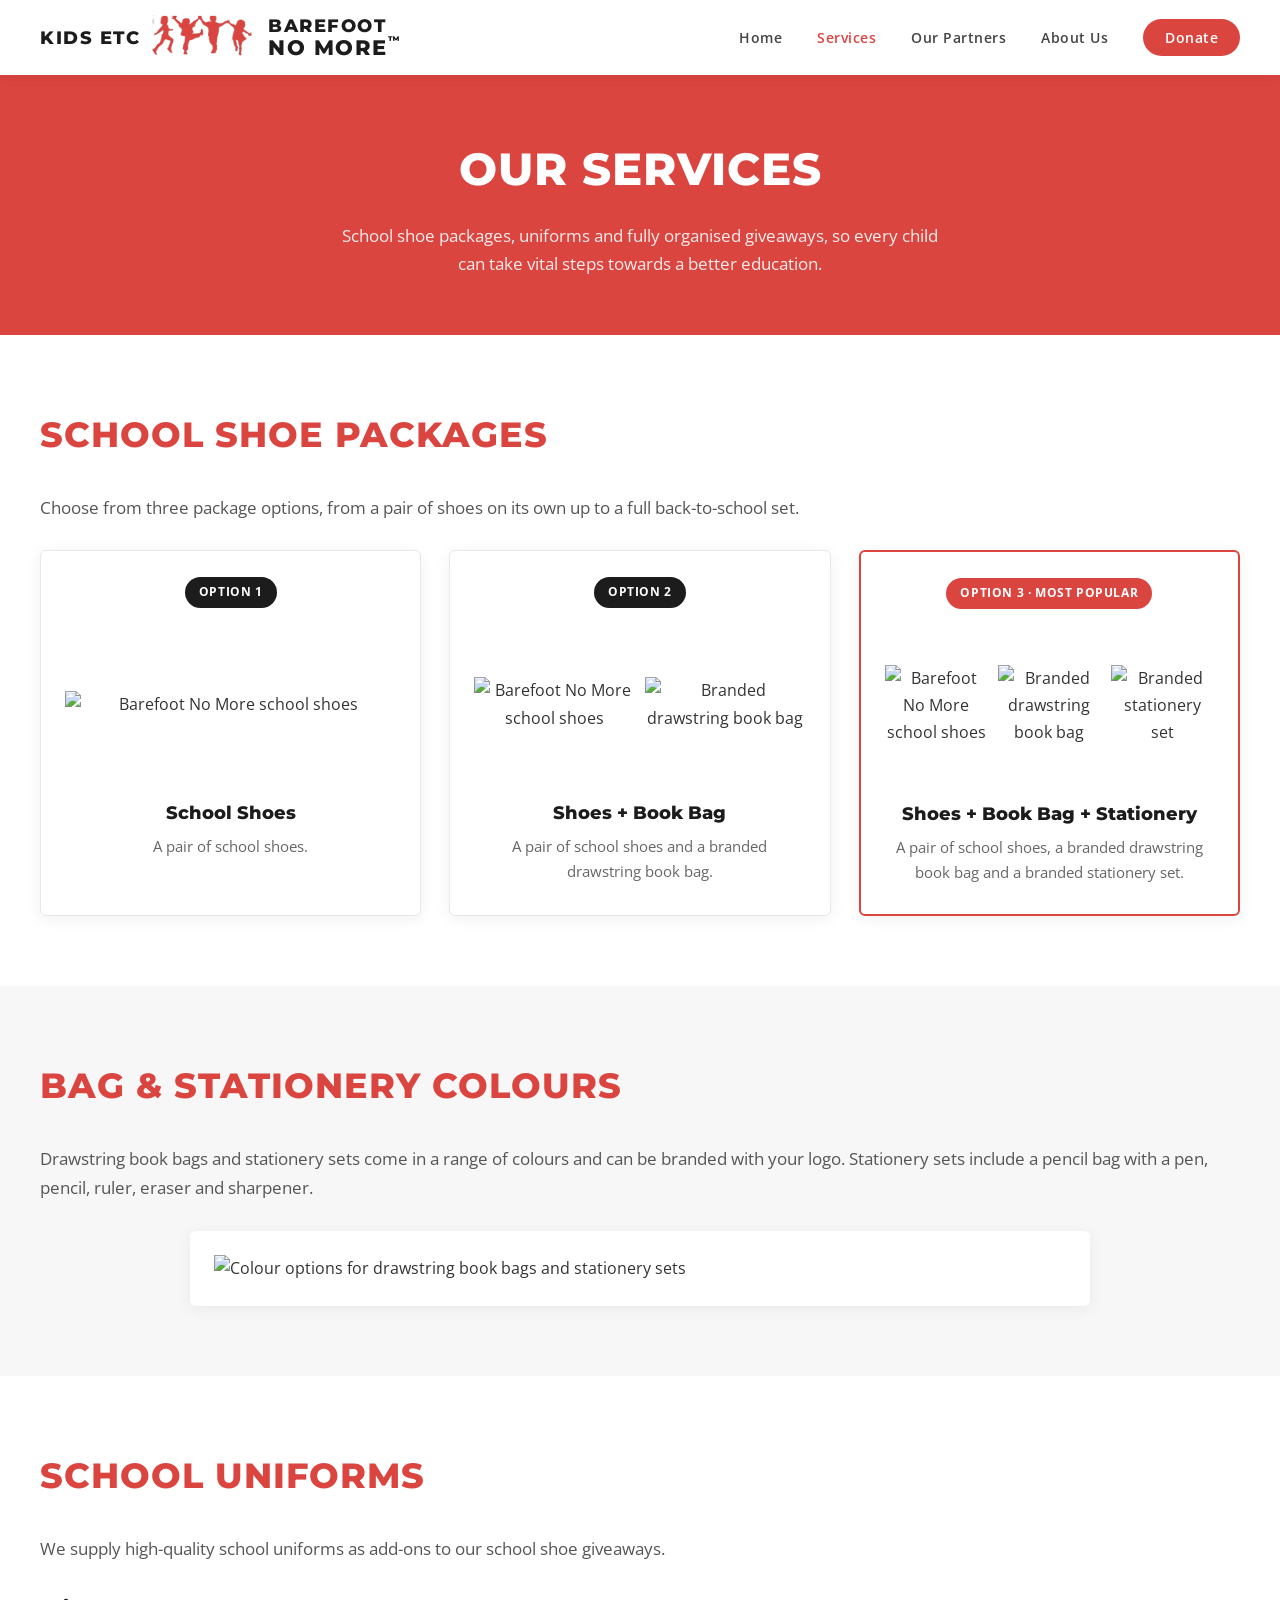
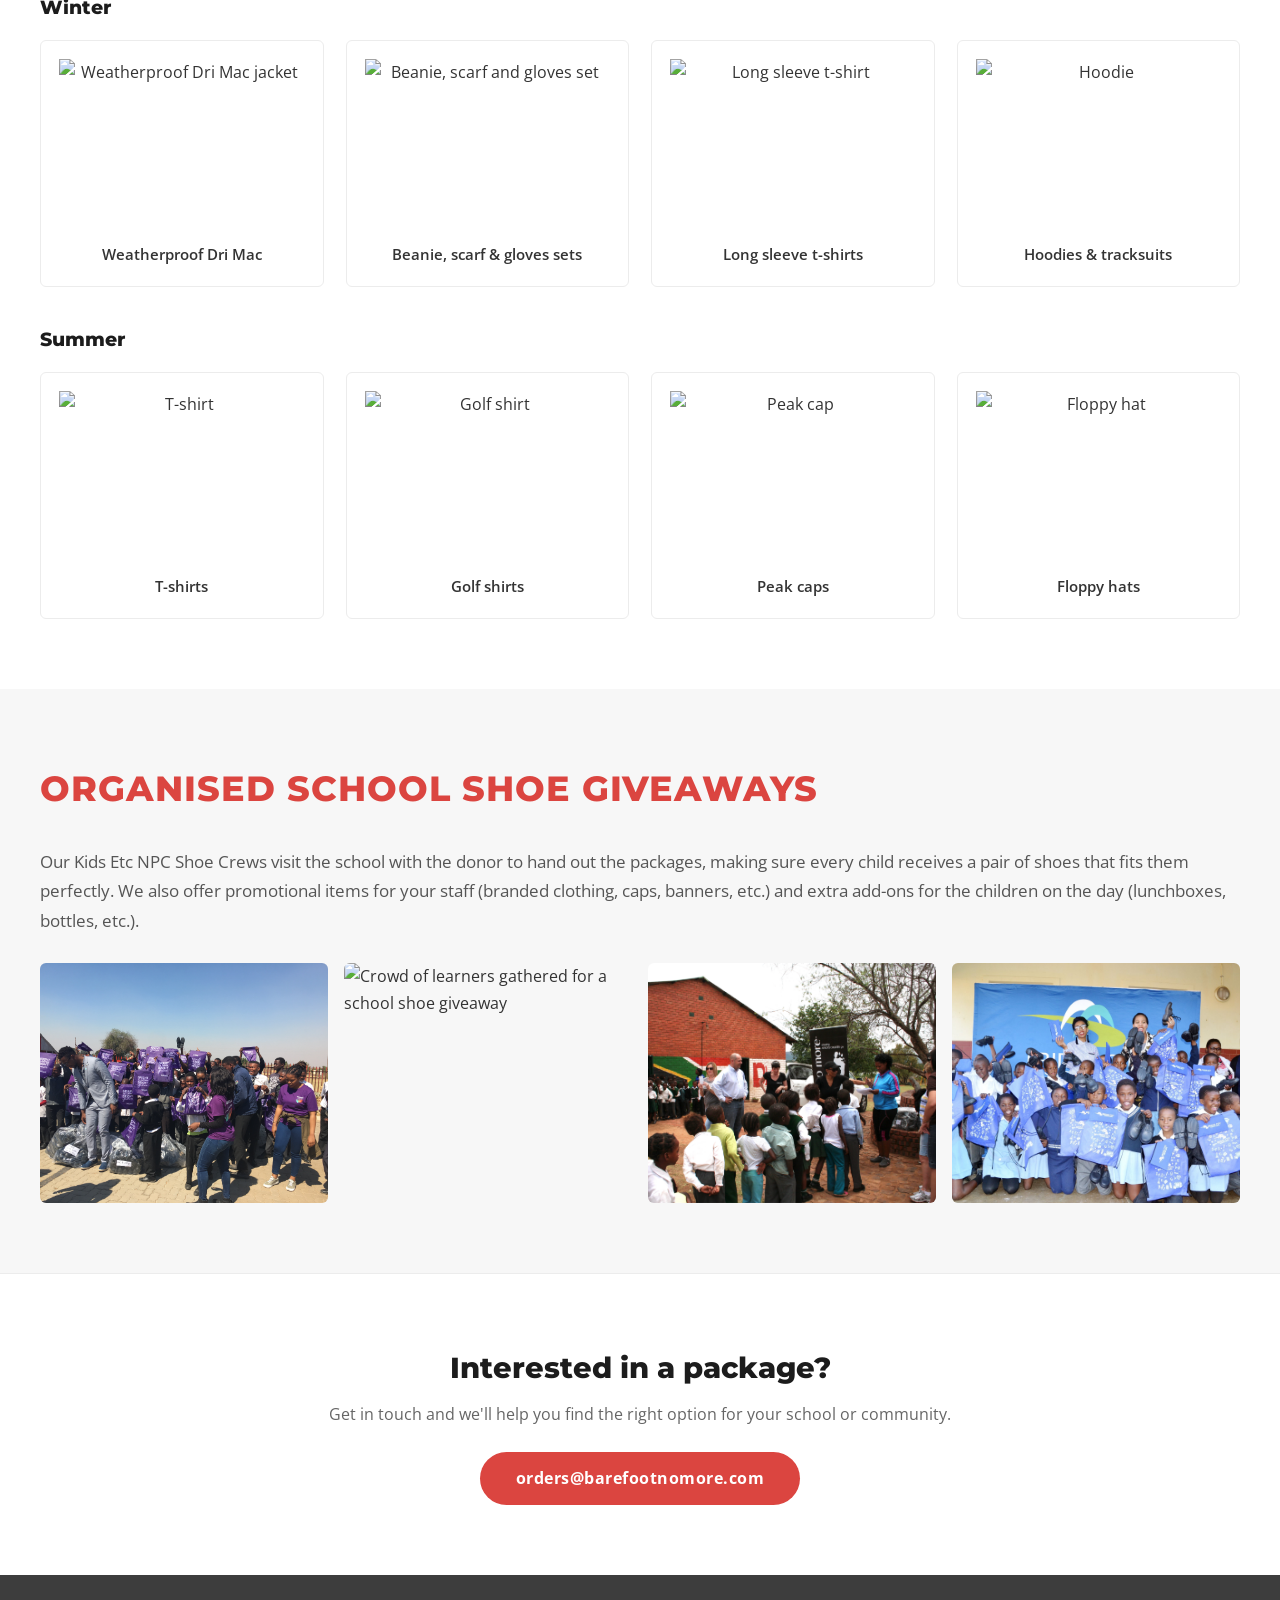
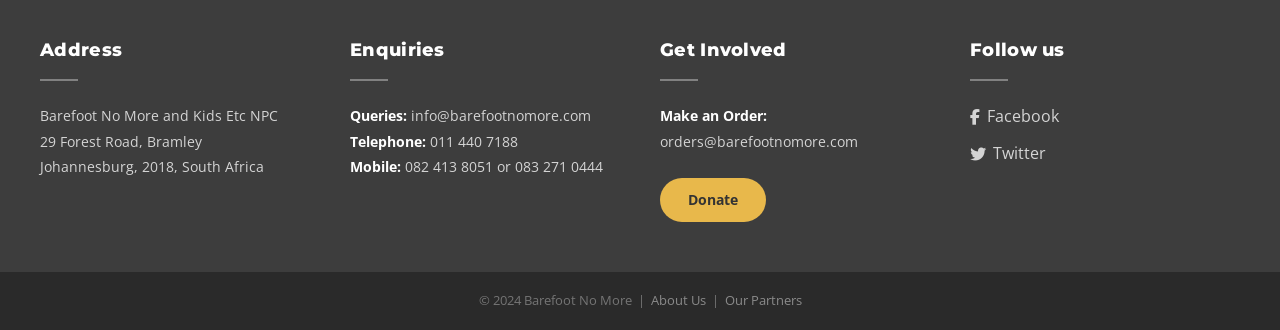
==== services.html @ e6dace65 "First commit - adding the website" ====
<!DOCTYPE html>
<html lang="en">
<head>
    <meta charset="UTF-8">
    <meta name="viewport" content="width=device-width, initial-scale=1.0">
    <title>Services — Barefoot No More</title>
    <link rel="stylesheet" href="styles.css">
    <link rel="stylesheet" href="https://cdnjs.cloudflare.com/ajax/libs/font-awesome/6.4.0/css/all.min.css">
    <link rel="icon" type="image/png" href="BNM_logo.png">
</head>
<body>

    <!-- ===== NAVIGATION ===== -->
    <nav class="navbar">
        <div class="nav-container">
            <a href="index.html" class="nav-logo">
                <span class="logo-kids">KIDS ETC</span>
                <img src="BNM_logo.png" alt="Barefoot No More">
                <span class="logo-text">
                    <span class="logo-line1">BAREFOOT</span>
                    <span class="logo-line2">NO MORE<span class="logo-tm">&trade;</span></span>
                </span>
            </a>
            <ul class="nav-links">
                <li><a href="index.html">Home</a></li>
                <li><a href="services.html" class="active">Services</a></li>
                <li><a href="partners.html">Our Partners</a></li>
                <li><a href="about.html">About Us</a></li>
                <li><a href="https://www.paypal.com/donate?token=aFT2SR4CErth-0zj0WBA8CdxCKdlkmV3mK1hxM-euERxf06DmxiY8bxvKpzXFd0iQLE8-avvGchPwV1u" target="_blank" class="donate-nav-btn">Donate</a></li>
            </ul>
        </div>
    </nav>


    <!-- ===== PAGE HEADER ===== -->
    <section class="page-header">
        <div class="container">
            <h1>OUR SERVICES</h1>
            <p>School shoe packages, uniforms and fully organised giveaways, so every child can take vital steps towards a better education.</p>
        </div>
    </section>

    <!-- ===== SCHOOL SHOE PACKAGES ===== -->
    <section class="services-section">
        <div class="container">
            <h2 class="section-heading">SCHOOL SHOE PACKAGES</h2>
            <p class="section-intro-text services-lead">Choose from three package options, from a pair of shoes on
     its own up to a full back-to-school set.</p>

            <div class="package-grid">
                <div class="package-card">
                    <span class="package-option">Option 1</span>
                    <div class="package-images">
                        <img src="../Info%20Page/Shoes.png" alt="Barefoot No More school shoes">
                    </div>
                    <h3>School Shoes</h3>
                    <p>A pair of school shoes.</p>
                </div>

                <div class="package-card">
                    <span class="package-option">Option 2</span>
                    <div class="package-images">
                        <img src="../Info%20Page/Shoes.png" alt="Barefoot No More school shoes">
                        <img src="../Info%20Page/drawstring_bag.jpeg" alt="Branded drawstring book bag">
                    </div>
                    <h3>Shoes + Book Bag</h3>
                    <p>A pair of school shoes and a branded drawstring book bag.</p>
                </div>

                <div class="package-card package-popular">
                    <span class="package-option">Option 3 &middot; Most popular</span>
                    <div class="package-images">
                        <img src="../Info%20Page/Shoes.png" alt="Barefoot No More school shoes">
                        <img src="../Info%20Page/drawstring_bag.jpeg" alt="Branded drawstring book bag">
                        <img src="../Info%20Page/stationary.jpeg" alt="Branded stationery set">
                    </div>
                    <h3>Shoes + Book Bag + Stationery</h3>
                    <p>A pair of school shoes, a branded drawstring book bag and a branded stationery set.</p>
                </div>
            </div>
        </div>
    </section>

    <!-- ===== BAG & STATIONERY COLOURS ===== -->
    <section class="services-section services-grey">
        <div class="container">
            <h2 class="section-heading">BAG &amp; STATIONERY COLOURS</h2>
            <p class="section-intro-text services-lead">Drawstring book bags and stationery sets come in a range of colours and can be branded with your logo. Stationery sets include a pencil bag with a pen, pencil, ruler, eraser and sharpener.</p>
            <img class="colours-image" src="../Info%20Page/bag_colours.png" alt="Colour options for drawstring book bags and stationery sets">
        </div>
    </section>

    <!-- ===== SCHOOL UNIFORMS ===== -->
    <section class="services-section">
        <div class="container">
            <h2 class="section-heading">SCHOOL UNIFORMS</h2>
            <p class="section-intro-text services-lead">We supply high-quality school uniforms as add-ons to our school shoe giveaways.</p>

            <h3 class="uniform-heading">Winter</h3>
            <div class="uniform-grid">
                <div class="uniform-item"><img src="../Info%20Page/dri_mac.jpeg" alt="Weatherproof Dri Mac jacket"><span>Weatherproof Dri Mac</span></div>
                <div class="uniform-item"><img src="../Info%20Page/Scarf_gloves.jpeg" alt="Beanie, scarf and gloves set"><span>Beanie, scarf &amp; gloves sets</span></div>
                <div class="uniform-item"><img src="../Info%20Page/longsleeve.jpeg" alt="Long sleeve t-shirt"><span>Long sleeve t-shirts</span></div>
                <div class="uniform-item"><img src="../Info%20Page/hoodie.jpeg" alt="Hoodie"><span>Hoodies &amp; tracksuits</span></div>
            </div>

            <h3 class="uniform-heading">Summer</h3>
            <div class="uniform-grid">
                <div class="uniform-item"><img src="../Info%20Page/tshirt.jpeg" alt="T-shirt"><span>T-shirts</span></div>
                <div class="uniform-item"><img src="../Info%20Page/golf_shirt.jpeg" alt="Golf shirt"><span>Golf shirts</span></div>
                <div class="uniform-item"><img src="../Info%20Page/cap.jpeg" alt="Peak cap"><span>Peak caps</span></div>
                <div class="uniform-item"><img src="../Info%20Page/hat.jpeg" alt="Floppy hat"><span>Floppy hats</span></div>
            </div>
        </div>
    </section>

    <!-- ===== ORGANISED GIVEAWAYS ===== -->
    <section class="services-section services-grey">
        <div class="container">
            <h2 class="section-heading">ORGANISED SCHOOL SHOE GIVEAWAYS</h2>
            <p class="section-intro-text services-lead">Our Kids Etc NPC Shoe Crews visit the school with the donor to hand out the packages, making sure every child receives a pair of shoes that fits them perfectly. We also offer promotional items for your staff (branded clothing, caps, banners, etc.) and extra add-ons for the children on the day (lunchboxes, bottles, etc.).</p>

            <div class="giveaway-grid">
                <img src="giveaway_1.JPG" alt="Learners with their new purple book bags at a giveaway">
                <img src="giveaway_2.JPG" alt="Crowd of learners gathered for a school shoe giveaway">
                <img src="giveaway_3.JPG" alt="Shoe Crew and donors with learners outside the school">
                <img src="giveaway_4.JPG" alt="Learners holding up their new shoes and blue book bags">
            </div>
        </div>
    </section>

    <!-- ===== ENQUIRY PROMPT ===== -->
    <section class="services-enquiry">
        <div class="container">
            <h2>Interested in a package?</h2>
            <p>Get in touch and we'll help you find the right option for your school or community.</p>
            <a href="mailto:orders@barefootnomore.com" class="btn-donate-dark">orders@barefootnomore.com</a>
        </div>
    </section>


    <!-- ===== CONTACT SECTION ===== -->
    <section class="contact-section">
        <div class="container">
            <div class="contact-grid">

                <div class="contact-col">
                    <h3>Address</h3>
                    <div class="contact-divider"></div>
                    <p>Barefoot No More and Kids Etc NPC<br>
                    29 Forest Road, Bramley<br>
                    Johannesburg, 2018, South Africa</p>
                </div>

                <div class="contact-col">
                    <h3>Enquiries</h3>
                    <div class="contact-divider"></div>
                    <p>
                        <strong>Queries:</strong> <a href="mailto:info@barefootnomore.com">info@barefootnomore.com</a><br>
                        <strong>Telephone:</strong> 011 440 7188<br>
                        <strong>Mobile:</strong> 082 413 8051 or 083 271 0444
                    </p>
                </div>

                <div class="contact-col">
                    <h3>Get Involved</h3>
                    <div class="contact-divider"></div>
                    <p>
                        <strong>Make an Order:</strong><br>
                        <a href="mailto:orders@barefootnomore.com">orders@barefootnomore.com</a>
                    </p>
                    <a href="https://www.paypal.com/donate?token=aFT2SR4CErth-0zj0WBA8CdxCKdlkmV3mK1hxM-euERxf06DmxiY8bxvKpzXFd0iQLE8-avvGchPwV1u"
                       target="_blank"
                       class="btn-donate-contact">Donate</a>
                </div>

                <div class="contact-col">
                    <h3>Follow us</h3>
                    <div class="contact-divider"></div>
                    <div class="social-links">
                        <a href="#"><i class="fab fa-facebook-f"></i> Facebook</a>
                        <a href="#"><i class="fab fa-twitter"></i> Twitter</a>
                    </div>
                </div>

            </div>
        </div>
    </section>

    <!-- ===== FOOTER ===== -->
    <footer>
        <div class="container">
            <p>&copy; 2024 Barefoot No More &nbsp;|&nbsp; <a href="about.html">About Us</a> &nbsp;|&nbsp; <a href="partners.html">Our Partners</a></p>
        </div>
    </footer>

</body>
</html>
---- styles.css ----
/* =============================================
   BAREFOOT NO MORE — Global Styles
   ============================================= */

@import url('https://fonts.googleapis.com/css2?family=Open+Sans:wght@300;400;600;700&family=Montserrat:wght@700;800&display=swap');

* {
    margin: 0;
    padding: 0;
    box-sizing: border-box;
}

body {
    font-family: 'Open Sans', sans-serif;
    color: #333;
    line-height: 1.7;
}

/* =============================================
   NAVIGATION
   ============================================= */

.navbar {
    background: #fff;
    box-shadow: 0 2px 12px rgba(0, 0, 0, 0.08);
    position: sticky;
    top: 0;
    z-index: 1000;
}

.nav-container {
    max-width: 1400px;
    margin: 0 auto;
    padding: 0 40px;
    display: flex;
    justify-content: space-between;
    align-items: center;
    height: 75px;
}

.nav-logo {
    display: flex;
    align-items: center;
    text-decoration: none;
    gap: 12px;
}

.nav-logo img {
    height: 46px;
    width: auto;
}

.logo-kids,
.logo-text {
    font-family: 'Montserrat', sans-serif;
    font-weight: 800;
    color: #1c1c1c;
}

.logo-kids {
    font-size: 1.15rem;
    letter-spacing: 1.5px;
    white-space: nowrap;
}

.logo-text {
    display: flex;
    flex-direction: column;
    line-height: 1.1;
    white-space: nowrap;
}

.logo-line1 {
    font-size: 1.15rem;
    letter-spacing: 1.5px;
}

/* Slightly larger so "NO MORE" is the same width as "BAREFOOT" */
.logo-line2 {
    position: relative;
    font-size: 1.335rem;
    letter-spacing: 1.5px;
}

/* Trademark symbol sits just past the end, so it doesn't affect the width match */
.logo-tm {
    position: absolute;
    top: 0;
    left: 100%;
    font-size: 0.5em;
    line-height: 1;
}

.nav-links {
    display: flex;
    list-style: none;
    gap: 35px;
    align-items: center;
}

.nav-links a {
    text-decoration: none;
    color: #444;
    font-weight: 600;
    font-size: 0.9rem;
    letter-spacing: 0.5px;
    transition: color 0.2s;
}

.nav-links a:hover,
.nav-links a.active {
    color: #db4540;
}

.nav-links .donate-nav-btn {
    background: #db4540;
    color: #fff !important;
    padding: 9px 22px;
    border-radius: 30px;
    transition: background 0.2s, transform 0.1s;
}

.nav-links .donate-nav-btn:hover {
    background: #db4540;
    transform: translateY(-1px);
}

/* =============================================
   SHARED UTILITIES
   ============================================= */

.container {
    max-width: 1400px;
    margin: 0 auto;
    padding: 0 40px;
}

.btn-donate {
    display: inline-block;
    background: #db4540;
    color: #1c1c1c;
    text-decoration: none;
    padding: 11px 28px;
    font-weight: 700;
    font-size: 0.9rem;
    border-radius: 30px;
    letter-spacing: 0.5px;
    transition: background 0.2s, transform 0.1s;
}

.btn-donate:hover {
    background: #c23a35;
    transform: translateY(-1px);
}

.btn-donate-white {
    display: inline-block;
    background: #fff;
    color: #db4540;
    text-decoration: none;
    padding: 13px 36px;
    font-weight: 700;
    font-size: 1rem;
    border-radius: 30px;
    letter-spacing: 0.5px;
    transition: background 0.2s, transform 0.1s;
}

.btn-donate-white:hover {
    background: #f5e6e6;
    transform: translateY(-2px);
}

.btn-donate-dark {
    display: inline-block;
    background: #db4540;
    color: #fff;
    text-decoration: none;
    padding: 13px 36px;
    font-weight: 700;
    font-size: 1rem;
    border-radius: 30px;
    letter-spacing: 0.5px;
    transition: background 0.2s, transform 0.1s;
}

.btn-donate-dark:hover {
    background: #db4540;
    transform: translateY(-2px);
}

/* =============================================
   HERO SECTION
   ============================================= */

.hero {
    position: relative;
    overflow: hidden;
}

.hero-image {
    width: 100%;
}

.hero-image img {
    width: 100%;
    height: auto;
    display: block;
}

.hero-overlay {
    position: absolute;
    inset: 0;
    background: linear-gradient(to right, rgba(0,0,0,0.35) 0%, rgba(0,0,0,0.0) 60%);
}

.hero-donate-box {
    position: absolute;
    top: 40px;
    right: 40px;
    background: rgba(255, 255, 255, 0.8);   /* 0.8 = 80% opaque */
    backdrop-filter: blur(6px);              /* softens the photo behind so the text stays readable */
    -webkit-backdrop-filter: blur(6px);
    color: #1c1c1c;
    padding: 30px 28px;
    text-align: center;
    max-width: 230px;
    border-radius: 6px;
    box-shadow: 0 6px 24px rgba(0,0,0,0.25);
}

.hero-donate-box p {
    font-size: 0.88rem;
    line-height: 1.45;
    margin-bottom: 10px;
    opacity: 0.92;
}

.hero-donate-box h3 {
    font-family: 'Montserrat', sans-serif;
    font-size: 1.05rem;
    font-weight: 800;
    margin-bottom: 18px;
    letter-spacing: 0.5px;
}

/* =============================================
   INTRO SECTION
   ============================================= */

.intro {
    background: #fff;
    padding: 65px 0;
    text-align: center;
    border-bottom: 1px solid #f0f0f0;
}

.intro-stat {
    font-size: 1.45rem;
    font-weight: 600;
    color: #222;
    margin-bottom: 16px;
    max-width: 800px;
    margin-left: auto;
    margin-right: auto;
}

.intro-stat .highlight-red {
    color: #db4540;
    font-weight: 800;
}

.intro-stat strong {
    font-weight: 800;
}

.intro-body {
    font-size: 1.15rem;
    color: #666;
    max-width: 700px;
    margin: 0 auto 14px;
}

.intro-tagline {
    font-size: 1.6rem;
    font-weight: 800;
    color: #db4540;
    margin-top: 22px;
}

/* =============================================
   WHAT WE DO SECTION
   ============================================= */

.what-we-do {
    background: #f7f7f7;
    padding: 75px 0;
}

.section-grid {
    display: grid;
    grid-template-columns: 1fr 1fr;
    gap: 65px;
    align-items: center;
}

.section-grid.reverse {
    direction: rtl;
}

.section-grid.reverse > * {
    direction: ltr;
}

.section-heading {
    font-family: 'Montserrat', sans-serif;
    font-size: 2.2rem;
    font-weight: 800;
    color: #db4540;
    margin-bottom: 28px;
    letter-spacing: 1px;
}

.section-list {
    list-style: none;
    padding: 0;
}

.section-list li {
    padding: 14px 0 14px 26px;
    position: relative;
    font-size: 1.07rem;
    color: #444;
    border-bottom: 1px solid #e8e8e8;
    line-height: 1.6;
}

.section-list li:last-child {
    border-bottom: none;
}

.section-list li::before {
    content: '•';
    color: #db4540;
    font-size: 1.3rem;
    position: absolute;
    left: 4px;
    top: 11px;
    line-height: 1;
}

.section-list li strong {
    color: #222;
    font-weight: 700;
}

.section-intro-text {
    font-size: 1.05rem;
    color: #555;
    line-height: 1.75;
    margin-bottom: 28px;
}

.section-image img {
    width: 100%;
    height: 400px;
    object-fit: cover;
    border-radius: 6px;
    display: block;
    box-shadow: 0 4px 20px rgba(0,0,0,0.12);
}

/* --- Slideshow (What We Do) --- */

.slideshow {
    position: relative;
    overflow: hidden;
    border-radius: 6px;
    box-shadow: 0 4px 20px rgba(0,0,0,0.12);
}

.slideshow-track {
    display: flex;
    transition: transform 0.6s ease;
}

/* Wider image column for the What We Do carousel */
.wwd-grid {
    grid-template-columns: 1fr 1.5fr;
    gap: 50px;
}

.section-image .slideshow-track img {
    flex: 0 0 100%;
    height: auto;
    aspect-ratio: 913 / 599;  /* matches the smallest image, Home_what_we_do_4.jpg */
    border-radius: 0;
    box-shadow: none;
}

.slideshow-btn {
    position: absolute;
    top: 50%;
    transform: translateY(-50%);
    width: 42px;
    height: 42px;
    border: none;
    border-radius: 50%;
    background: rgba(0, 0, 0, 0.45);
    color: #fff;
    font-size: 1.8rem;
    line-height: 1;
    cursor: pointer;
    transition: background 0.2s;
}

.slideshow-btn:hover {
    background: #db4540;
}

.slideshow-btn.prev { left: 14px; }
.slideshow-btn.next { right: 14px; }

.slideshow-dots {
    position: absolute;
    bottom: 14px;
    left: 0;
    right: 0;
    display: flex;
    justify-content: center;
    gap: 8px;
}

.slideshow-dots button {
    width: 10px;
    height: 10px;
    padding: 0;
    border: none;
    border-radius: 50%;
    background: rgba(255, 255, 255, 0.6);
    cursor: pointer;
    transition: background 0.2s, transform 0.2s;
}

.slideshow-dots button.active {
    background: #fff;
    transform: scale(1.25);
}

/* =============================================
   OUR SHOES SECTION
   ============================================= */

.our-shoes {
    background: #fff;
    padding: 75px 0;
}

/* =============================================
   OUR IMPACT SECTION
   ============================================= */

.our-impact {
    background: #ececec;
    padding: 75px 0;
    color: #333;
}

.impact-heading {
    font-family: 'Montserrat', sans-serif;
    font-size: 2.2rem;
    font-weight: 800;
    color: #db4540;
    letter-spacing: 1px;
    text-align: center;
    margin-bottom: 45px;
}

.impact-grid {
    display: grid;
    grid-template-columns: 1fr 1fr;
    gap: 40px;
}

.impact-item img {
    width: 100%;
    height: 320px;
    object-fit: cover;
    object-position: center;
    border-radius: 6px;
    display: block;
    margin-bottom: 18px;
}

.impact-stat {
    display: flex;
    align-items: center;
    justify-content: center;
    gap: 14px;
    margin-top: 22px;
}

.impact-number {
    font-family: 'Montserrat', sans-serif;
    font-size: 3.2rem;
    font-weight: 900;
    color: #db4540;
    line-height: 1;
    white-space: nowrap;
}

.impact-label {
    font-size: 0.95rem;
    font-weight: 600;
    color: #555;
    line-height: 1.35;
    letter-spacing: 0.3px;
}

/* =============================================
   DONATE BANNER (used on placeholder pages)
   ============================================= */

.donate-banner {
    background: #db4540;
    padding: 55px 0;
    text-align: center;
    color: #fff;
}

.donate-banner h2 {
    font-family: 'Montserrat', sans-serif;
    font-size: 1.8rem;
    font-weight: 800;
    margin-bottom: 10px;
}

.donate-banner p {
    font-size: 1rem;
    opacity: 0.9;
    margin-bottom: 28px;
}

/* =============================================
   CONTACT / FOOTER SECTION
   ============================================= */

.contact-section {
    background: #3d3d3d;
    padding: 60px 0 50px;
    color: #fff;
}

.contact-grid {
    display: grid;
    grid-template-columns: repeat(4, 1fr);
    gap: 40px;
}

.contact-col h3 {
    font-family: 'Montserrat', sans-serif;
    font-size: 1.1rem;
    font-weight: 800;
    color: #fff;
    margin-bottom: 14px;
    letter-spacing: 0.3px;
}

.contact-divider {
    width: 38px;
    height: 2px;
    background: rgba(255, 255, 255, 0.35);
    margin-bottom: 22px;
}

.contact-col p {
    font-size: 0.88rem;
    color: rgba(255, 255, 255, 0.78);
    line-height: 1.8;
    margin-bottom: 18px;
}

.contact-col strong {
    color: #fff;
    font-weight: 700;
}

.contact-col a {
    color: rgba(255, 255, 255, 0.78);
    text-decoration: none;
    transition: color 0.2s;
    display: inline-flex;
    align-items: center;
    gap: 7px;
}

.contact-col a:hover {
    color: #fff;
}

.btn-donate-contact {
    display: inline-block;
    background: #e8b84b;
    color: #333 !important;
    text-decoration: none;
    padding: 10px 28px;
    font-weight: 700;
    font-size: 0.9rem;
    border-radius: 30px;
    margin-top: 6px;
    transition: background 0.2s;
}

.btn-donate-contact:hover {
    background: #d4a43a;
}

.social-links {
    display: flex;
    flex-direction: column;
    gap: 10px;
}

footer {
    background: #2a2a2a;
    color: rgba(255,255,255,0.35);
    padding: 18px 0;
    text-align: center;
    font-size: 0.8rem;
}

footer a {
    color: rgba(255,255,255,0.45);
    text-decoration: none;
}

footer a:hover {
    color: #db4540;
}

/* =============================================
   FEATURED PARTNERS SECTION
   ============================================= */

.featured-section {
    background: #fff;
    padding: 80px 0;
    border-bottom: 1px solid #ececec;
}

.featured-intro {
    font-size: 1rem;
    color: #888;
    margin-top: 6px;
    margin-bottom: 44px;
}

.featured-grid {
    display: grid;
    grid-template-columns: 1fr 1fr;
    gap: 36px;
}

.featured-card {
    background: #fff;
    border-radius: 6px;
    overflow: hidden;
    box-shadow: 0 3px 20px rgba(0, 0, 0, 0.1);
    transition: transform 0.25s, box-shadow 0.25s;
}

.featured-card:hover {
    transform: translateY(-4px);
    box-shadow: 0 10px 30px rgba(0, 0, 0, 0.14);
}

.featured-video-wrapper {
    position: relative;
    padding-bottom: 56.25%;
    height: 0;
    overflow: hidden;
    background: #000;
}

.featured-video-wrapper iframe {
    position: absolute;
    top: 0;
    left: 0;
    width: 100%;
    height: 100%;
    border: none;
}

.featured-logo {
    background: #fff;
    padding: 22px 30px;
    display: flex;
    align-items: center;
    justify-content: center;
    min-height: 100px;
    border-top: 1px solid #f0f0f0;
}

.featured-logo img {
    max-height: 52px;
    max-width: 200px;
    object-fit: contain;
}

.featured-single {
    grid-template-columns: 1fr;
    max-width: 640px;
    margin-left: auto;
    margin-right: auto;
}

/* --- Footgear feature --- */

.fg-feature {
    --fg-orange: #f9a11b;
    max-width: 1000px;
    margin: 0 auto;
    border-radius: 6px;
    overflow: hidden;
    box-shadow: 0 3px 20px rgba(0, 0, 0, 0.1);
    background: #fff;
}

.fg-banner img,
.fg-cta img {
    display: block;
    width: 100%;
    height: auto;
}

.fg-body {
    display: grid;
    grid-template-columns: 1fr 1.25fr;
    gap: 40px;
    align-items: center;
    padding: 44px;
}

.fg-logo {
    text-align: center;
    padding: 30px 20px;
}

.fg-logo img {
    max-height: 90px;
    max-width: 80%;
    object-fit: contain;
}

.fg-text h3 {
    font-family: 'Montserrat', sans-serif;
    font-size: 1.5rem;
    font-weight: 800;
    color: #1c1c1c;
    margin-bottom: 12px;
}

.fg-text p {
    font-size: 1.2rem;
    line-height: 1.6;
    color: #555;
    margin-bottom: 26px;
}

.fg-stats {
    display: flex;
    flex-wrap: wrap;
    gap: 14px;
}

.fg-stat {
    flex: 1 1 100px;
    border-left: 4px solid var(--fg-orange);
    background: #fff8ec;
    padding: 10px 14px;
    border-radius: 0 4px 4px 0;
}

.fg-stat-value {
    display: block;
    font-family: 'Montserrat', sans-serif;
    font-weight: 800;
    font-size: 1.2rem;
    color: #1c1c1c;
}

.fg-stat-label {
    display: block;
    font-size: 0.78rem;
    color: #777;
}

.fg-video .featured-video-wrapper {
    border-radius: 4px;
}

.fg-cta {
    position: relative;
    display: block;
    text-decoration: none;
}

.fg-cta-btn {
    display: block;
    background: #1c1c1c;
    color: #fff;
    font-weight: 700;
    font-size: 0.95rem;
    text-align: center;
    padding: 16px 20px;
    transition: background 0.2s, color 0.2s;
}

.fg-cta:hover .fg-cta-btn {
    background: var(--fg-orange);
    color: #1c1c1c;
}

@media (max-width: 800px) {
    .fg-body {
        grid-template-columns: 1fr;
        padding: 28px 22px;
    }
}

.partner-card-yt {
    border-top: 1px solid #f0f0f0;
    padding: 11px 20px;
    text-align: center;
}

.partner-card-yt a {
    font-size: 0.78rem;
    color: #aaa;
    text-decoration: none;
    font-weight: 600;
    letter-spacing: 0.4px;
    display: inline-flex;
    align-items: center;
    gap: 6px;
    transition: color 0.2s;
}

.partner-card-yt a:hover {
    color: #db4540;
}

.featured-video-thumb {
    display: block;
    position: relative;
    width: 100%;
    padding-bottom: 56.25%;
    overflow: hidden;
    background: #000;
    text-decoration: none;
}

.featured-video-thumb img {
    position: absolute;
    top: 0;
    left: 0;
    width: 100%;
    height: 100%;
    object-fit: cover;
    display: block;
    transition: transform 0.3s ease, opacity 0.3s ease;
}

.featured-video-thumb:hover img {
    transform: scale(1.03);
    opacity: 0.85;
}

.play-btn {
    position: absolute;
    top: 50%;
    left: 50%;
    transform: translate(-50%, -50%);
    pointer-events: none;
    filter: drop-shadow(0 2px 8px rgba(0,0,0,0.5));
    transition: transform 0.2s ease;
}

.featured-video-thumb:hover .play-btn {
    transform: translate(-50%, -50%) scale(1.1);
}

/* =============================================
   PARTNERS PAGE
   ============================================= */

.page-header {
    background: #db4540;
    min-height: 260px;          /* same height on every page, however long the text */
    padding: 50px 0;
    display: flex;
    align-items: center;
    text-align: center;
    color: #fff;
}

.page-header .container {
    width: 100%;
}

.page-header h1 {
    font-family: 'Montserrat', sans-serif;
    font-size: 2.8rem;
    font-weight: 800;
    color: #fff;
    margin-bottom: 14px;
    letter-spacing: 1px;
}

.page-header p {
    font-size: 1.05rem;
    color: rgba(255, 255, 255, 0.9);
    max-width: 600px;
    margin: 0 auto;
    line-height: 1.7;
}

.partners-carousel-section {
    background: #f7f7f7;
    padding: 55px 0 65px;
}

.carousel-outer {
    display: flex;
    align-items: center;
    justify-content: center;
    gap: 24px;
    padding: 0 40px;
}

.carousel-viewport {
    overflow: hidden;
    /* 3 cards × 420px + 2 gaps × 22px */
    width: 1304px;
    max-width: calc(100vw - 160px);
    flex-shrink: 0;
}

.partners-track {
    display: flex;
    gap: 22px;
    transition: transform 0.45s cubic-bezier(0.25, 0.1, 0.25, 1);
    will-change: transform;
}

.carousel-btn {
    background: #db4540;
    color: #fff;
    border: none;
    width: 52px;
    height: 52px;
    border-radius: 50%;
    cursor: pointer;
    font-size: 1.5rem;
    display: flex;
    align-items: center;
    justify-content: center;
    flex-shrink: 0;
    transition: background 0.2s, transform 0.15s;
    line-height: 1;
    padding-bottom: 2px;
}

.carousel-btn:hover {
    background: #a93226;
    transform: scale(1.08);
}

.carousel-btn:active {
    transform: scale(0.96);
}

.partner-card {
    width: 420px;
    flex-shrink: 0;
    background: #fff;
    border-radius: 6px;
    overflow: hidden;
    box-shadow: 0 3px 16px rgba(0, 0, 0, 0.09);
    transition: transform 0.25s, box-shadow 0.25s;
}

.partner-card:hover {
    transform: translateY(-5px);
    box-shadow: 0 10px 28px rgba(0, 0, 0, 0.14);
}

.partner-card-photo {
    width: 100%;
    height: 360px;
    overflow: hidden;
}

.partner-card-photo img {
    width: 100%;
    height: 100%;
    object-fit: cover;
    display: block;
    transition: transform 0.4s ease;
}

.partner-card:hover .partner-card-photo img {
    transform: scale(1.04);
}

.partner-card-photo.no-photo {
    background: #2a2a2a;
    display: flex;
    align-items: center;
    justify-content: center;
}

.partner-card-logo {
    background: #fff;
    padding: 22px 28px;
    display: flex;
    align-items: center;
    justify-content: center;
    min-height: 108px;
    border-top: 1px solid #f0f0f0;
}

.partner-card-logo img {
    max-height: 54px;
    max-width: 180px;
    object-fit: contain;
}

.partner-name-text {
    font-family: 'Montserrat', sans-serif;
    font-weight: 800;
    font-size: 1.05rem;
    color: #333;
    text-align: center;
    letter-spacing: 0.5px;
}

/* =============================================
   BLANK / COMING SOON PAGES
   ============================================= */

.page-placeholder {
    min-height: 60vh;
    display: flex;
    align-items: center;
    justify-content: center;
    text-align: center;
    background: #f7f7f7;
    padding: 80px 30px;
}

.page-placeholder h1 {
    font-family: 'Montserrat', sans-serif;
    font-size: 2.2rem;
    font-weight: 800;
    color: #db4540;
    margin-bottom: 16px;
}

.page-placeholder p {
    font-size: 1rem;
    color: #888;
    max-width: 480px;
    margin: 0 auto;
}

/* Image 1 of the What We Do carousel: show more of the top of the photo */
.section-image .slideshow-track img.wwd-img-1 {
    object-position: center 25%;
}

/* Cut-out images (transparent background): no box, shadow or cropping */
.section-image img.no-frame {
    box-shadow: none;
    border-radius: 0;
    object-fit: contain;
    height: auto;
}

/* Wider image column for the Our Shoes photo */
.shoes-grid {
    grid-template-columns: 1fr 1fr;
    gap: 50px;
}

/* =============================================
   OUR SERVICES PAGE
   ============================================= */

.services-intro {
    padding: 60px 0 0;
    text-align: center;
}

.services-intro p {
    font-size: 1.15rem;
    color: #444;
    line-height: 1.75;
    max-width: 820px;
    margin: 0 auto;
}

.services-section {
    padding: 70px 0;
}

.services-grey {
    background: #f7f7f7;
}

.services-lead {
    max-width: none;
}

/* --- Packages --- */

.package-grid {
    display: grid;
    grid-template-columns: repeat(3, minmax(0, 1fr));
    gap: 28px;
    margin-top: 10px;
}

.package-card {
    background: #fff;
    border: 1px solid #e8e8e8;
    border-radius: 6px;
    padding: 26px 24px 28px;
    text-align: center;
    box-shadow: 0 3px 16px rgba(0, 0, 0, 0.06);
}

.package-popular {
    border: 2px solid #db4540;
}

.package-option {
    display: inline-block;
    background: #1c1c1c;
    color: #fff;
    font-size: 0.75rem;
    font-weight: 700;
    letter-spacing: 0.6px;
    text-transform: uppercase;
    padding: 5px 14px;
    border-radius: 30px;
}

.package-popular .package-option {
    background: #db4540;
}

.package-images {
    display: flex;
    justify-content: center;
    align-items: center;
    gap: 10px;
    height: 150px;
    margin: 22px 0 18px;
}

.package-images img {
    flex: 1 1 0;
    min-width: 0;
    max-height: 100%;
    object-fit: contain;
}

.package-card h3 {
    font-family: 'Montserrat', sans-serif;
    font-size: 1.1rem;
    font-weight: 800;
    color: #1c1c1c;
    margin-bottom: 6px;
}

.package-card p {
    color: #666;
    font-size: 0.95rem;
}

/* --- Colours --- */

.colours-image {
    display: block;
    width: 100%;
    max-width: 900px;
    margin: 0 auto;
    background: #fff;
    padding: 24px;
    border-radius: 6px;
    box-shadow: 0 3px 16px rgba(0, 0, 0, 0.06);
}

/* --- Uniforms --- */

.uniform-heading {
    font-family: 'Montserrat', sans-serif;
    font-size: 1.2rem;
    font-weight: 800;
    color: #1c1c1c;
    margin: 10px 0 16px;
}

.uniform-grid {
    display: grid;
    grid-template-columns: repeat(4, minmax(0, 1fr));
    gap: 22px;
    margin-bottom: 36px;
}

.uniform-grid:last-child {
    margin-bottom: 0;
}

.uniform-item {
    background: #fff;
    border: 1px solid #ececec;
    border-radius: 6px;
    padding: 18px;
    text-align: center;
}

.uniform-item img {
    display: block;
    width: 100%;
    height: 170px;
    object-fit: contain;
    margin-bottom: 12px;
}

.uniform-item span {
    font-weight: 600;
    color: #333;
    font-size: 0.95rem;
}

/* --- Giveaways --- */

.giveaway-grid {
    display: grid;
    grid-template-columns: repeat(4, minmax(0, 1fr));
    gap: 16px;
}

@media (max-width: 1000px) {
    .giveaway-grid {
        grid-template-columns: repeat(2, minmax(0, 1fr));
    }
}

.giveaway-grid img {
    width: 100%;
    height: 240px;
    object-fit: cover;
    border-radius: 6px;
    display: block;
}

/* --- Enquiry prompt --- */

.services-enquiry {
    background: #fff;
    padding: 70px 0;
    text-align: center;
    border-top: 1px solid #ececec;
}

.services-enquiry h2 {
    font-family: 'Montserrat', sans-serif;
    font-size: 1.8rem;
    font-weight: 800;
    color: #1c1c1c;
    margin-bottom: 8px;
}

.services-enquiry p {
    color: #666;
    margin-bottom: 24px;
}

@media (max-width: 800px) {
    .package-grid,
    .giveaway-grid {
        grid-template-columns: 1fr;
    }

    .uniform-grid {
        grid-template-columns: repeat(2, 1fr);
    }
}

/* =============================================
   ABOUT US PAGE
   ============================================= */

.team-section {
    padding: 70px 0;
}

.team-grid {
    display: grid;
    grid-template-columns: repeat(4, minmax(0, 1fr));
    gap: 28px;
}

.team-card {
    background: #fff;
    border-radius: 6px;
    overflow: hidden;
    box-shadow: 0 3px 16px rgba(0, 0, 0, 0.08);
    padding-bottom: 22px;
}

.team-photo {
    aspect-ratio: 4 / 5;
    background: #ececec;
    margin-bottom: 18px;
}

.team-photo img {
    width: 100%;
    height: 100%;
    object-fit: cover;
    display: block;
}

.team-photo-placeholder {
    width: 100%;
    height: 100%;
    display: flex;
    align-items: center;
    justify-content: center;
    font-family: 'Montserrat', sans-serif;
    font-size: 3rem;
    font-weight: 800;
    color: #c4c4c4;
}

.team-card h3,
.team-role,
.team-card p {
    padding: 0 20px;
}

.team-card h3 {
    font-family: 'Montserrat', sans-serif;
    font-size: 1.15rem;
    font-weight: 800;
    color: #1c1c1c;
}

.team-role {
    display: block;
    color: #db4540;
    font-weight: 700;
    font-size: 0.88rem;
    margin: 2px 0 10px;
    line-height: 1.4;
}

.team-card p {
    color: #666;
    font-size: 0.93rem;
}

@media (max-width: 1000px) {
    .team-grid {
        grid-template-columns: repeat(2, minmax(0, 1fr));
    }
}

@media (max-width: 560px) {
    .team-grid {
        grid-template-columns: 1fr;
    }
}

/* Full-width strip of worn-out shoe photos (home page, between intro and What We Do) */
.old-shoes-strip img {
    display: block;
    width: 100%;
    height: auto;
}
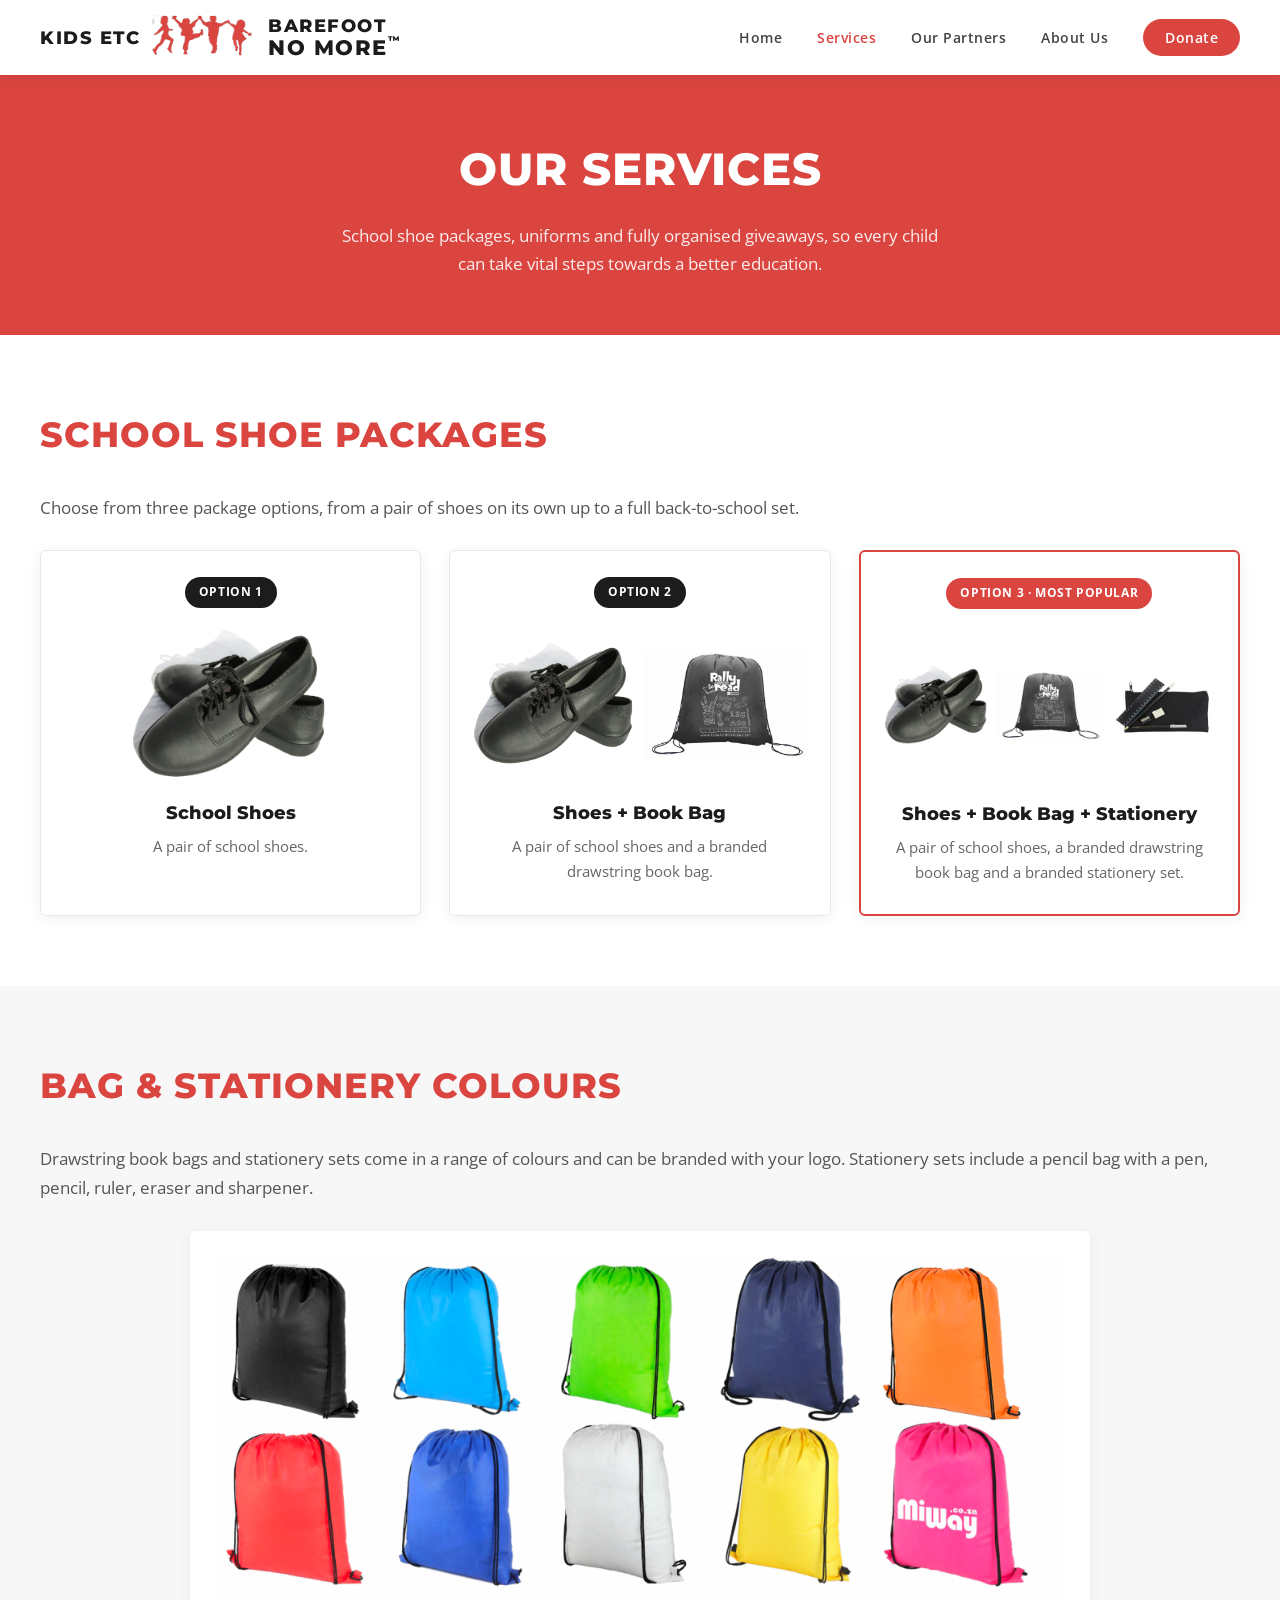
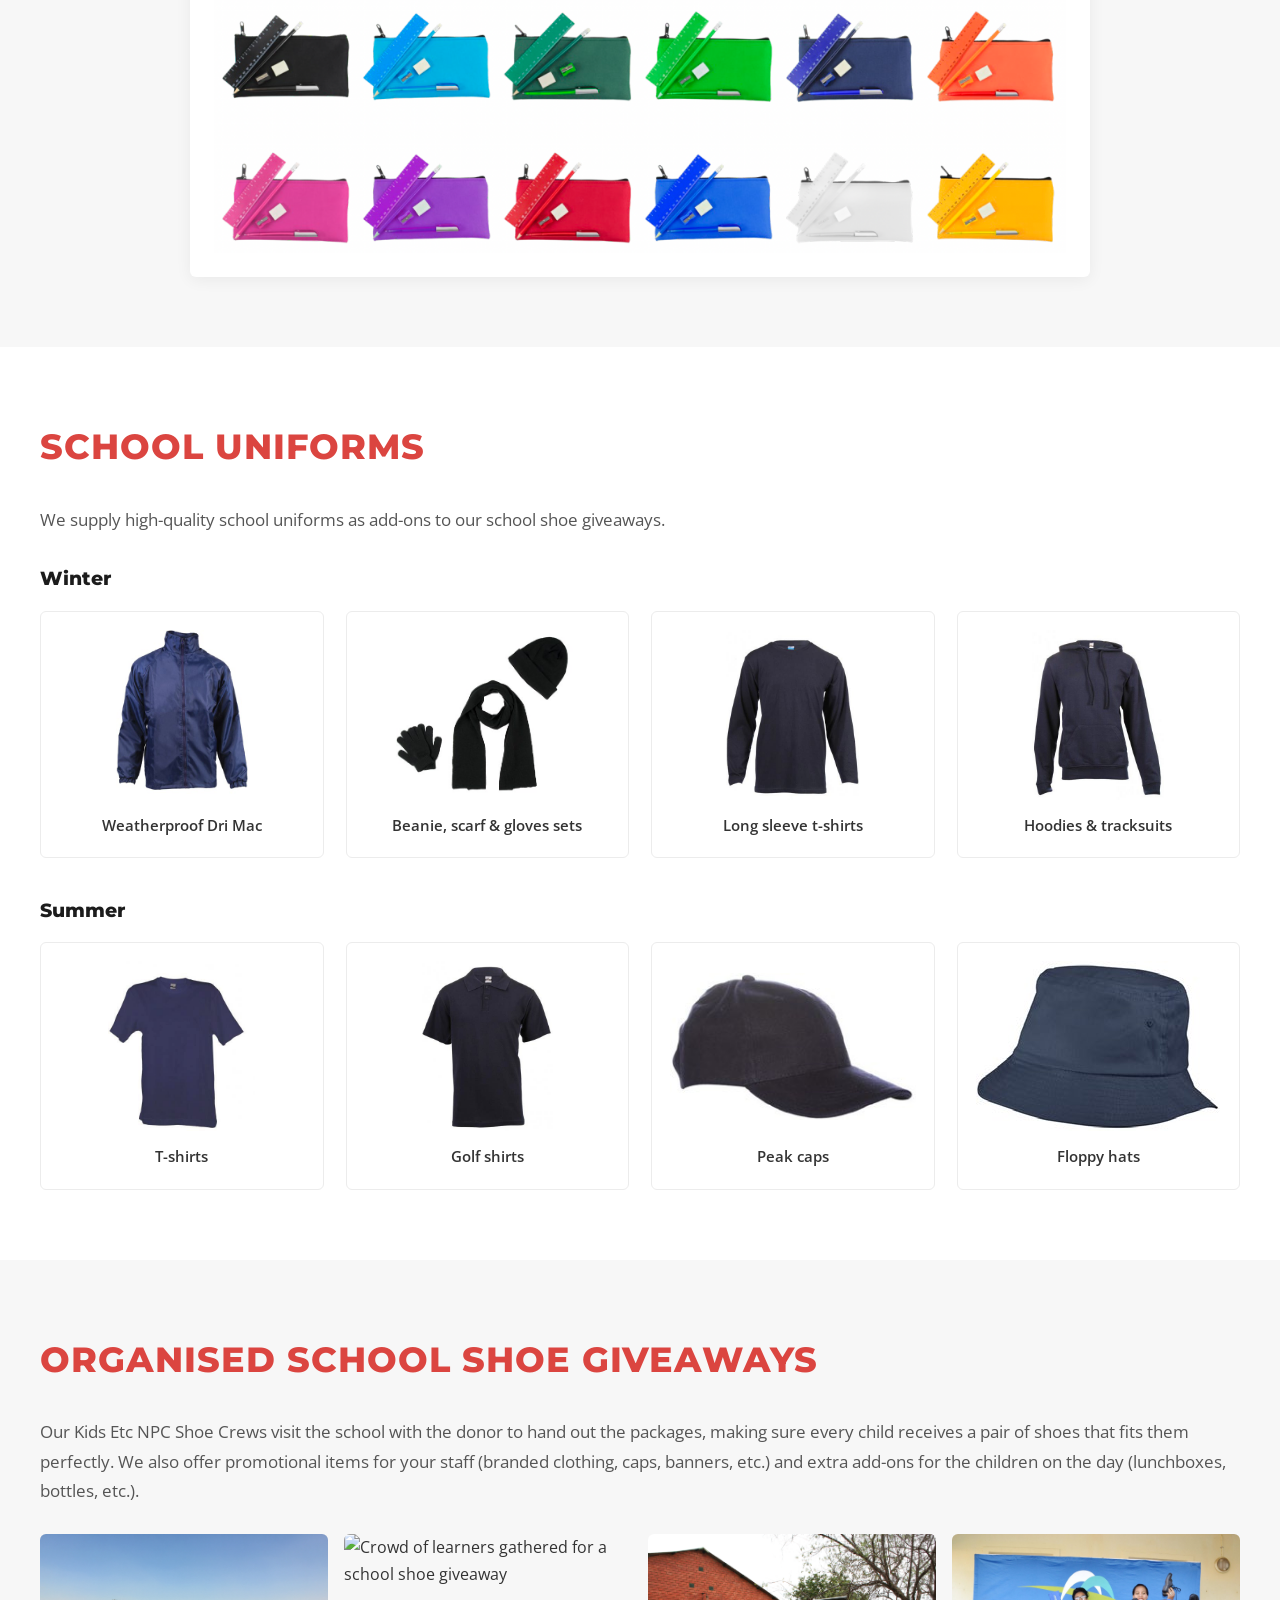
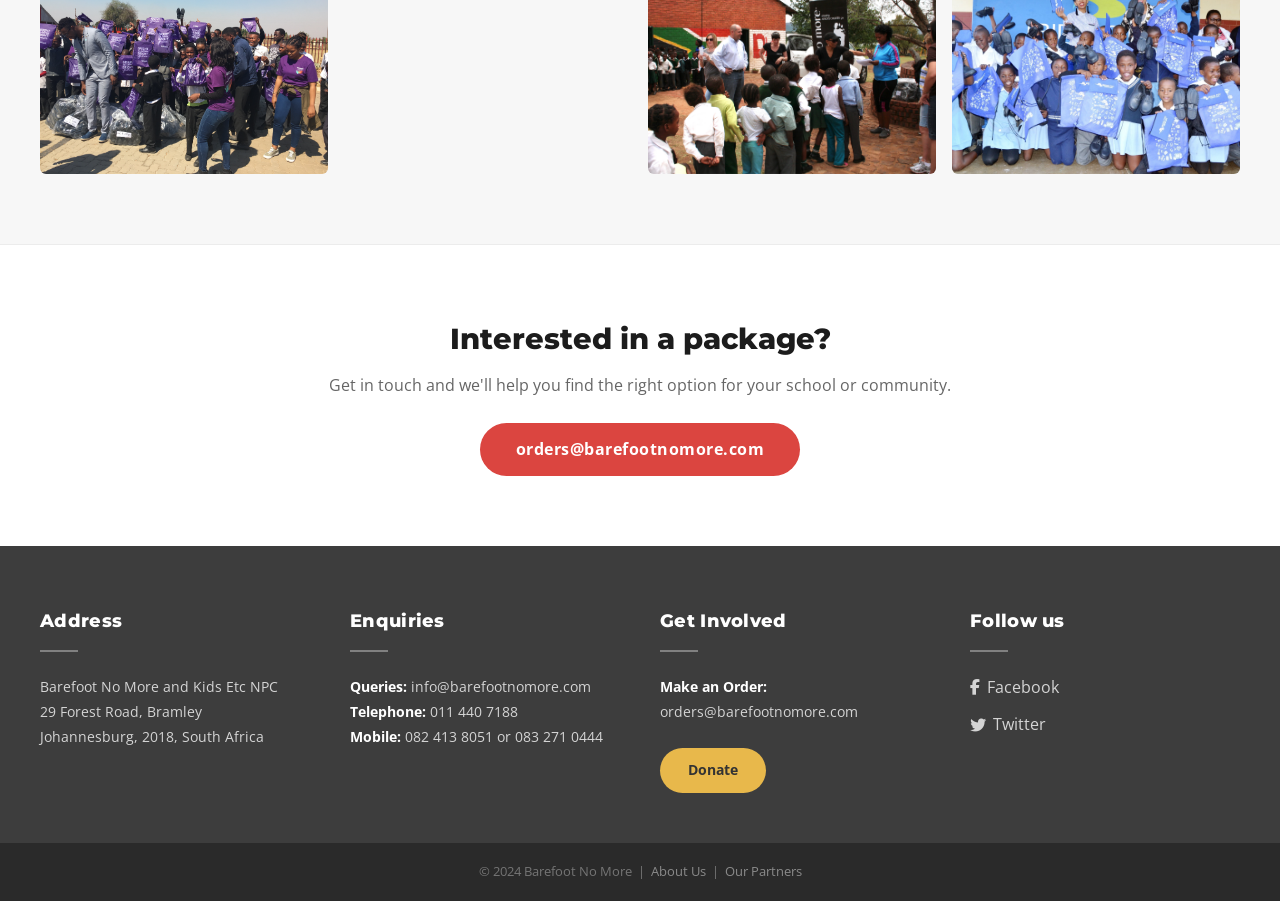
==== commit 518e74d5: "Fix image paths on services and partners pages Remove ../ prefixes now that image folders sit beside" ====
--- a/services.html
+++ b/services.html
@@ -51,7 +51,7 @@
                 <div class="package-card">
                     <span class="package-option">Option 1</span>
                     <div class="package-images">
-                        <img src="../Info%20Page/Shoes.png" alt="Barefoot No More school shoes">
+                        <img src="Info%20Page/Shoes.png" alt="Barefoot No More school shoes">
                     </div>
                     <h3>School Shoes</h3>
                     <p>A pair of school shoes.</p>
@@ -60,8 +60,8 @@
                 <div class="package-card">
                     <span class="package-option">Option 2</span>
                     <div class="package-images">
-                        <img src="../Info%20Page/Shoes.png" alt="Barefoot No More school shoes">
-                        <img src="../Info%20Page/drawstring_bag.jpeg" alt="Branded drawstring book bag">
+                        <img src="Info%20Page/Shoes.png" alt="Barefoot No More school shoes">
+                        <img src="Info%20Page/drawstring_bag.jpeg" alt="Branded drawstring book bag">
                     </div>
                     <h3>Shoes + Book Bag</h3>
                     <p>A pair of school shoes and a branded drawstring book bag.</p>
@@ -70,9 +70,9 @@
                 <div class="package-card package-popular">
                     <span class="package-option">Option 3 &middot; Most popular</span>
                     <div class="package-images">
-                        <img src="../Info%20Page/Shoes.png" alt="Barefoot No More school shoes">
-                        <img src="../Info%20Page/drawstring_bag.jpeg" alt="Branded drawstring book bag">
-                        <img src="../Info%20Page/stationary.jpeg" alt="Branded stationery set">
+                        <img src="Info%20Page/Shoes.png" alt="Barefoot No More school shoes">
+                        <img src="Info%20Page/drawstring_bag.jpeg" alt="Branded drawstring book bag">
+                        <img src="Info%20Page/stationary.jpeg" alt="Branded stationery set">
                     </div>
                     <h3>Shoes + Book Bag + Stationery</h3>
                     <p>A pair of school shoes, a branded drawstring book bag and a branded stationery set.</p>
@@ -86,7 +86,7 @@
         <div class="container">
             <h2 class="section-heading">BAG &amp; STATIONERY COLOURS</h2>
             <p class="section-intro-text services-lead">Drawstring book bags and stationery sets come in a range of colours and can be branded with your logo. Stationery sets include a pencil bag with a pen, pencil, ruler, eraser and sharpener.</p>
-            <img class="colours-image" src="../Info%20Page/bag_colours.png" alt="Colour options for drawstring book bags and stationery sets">
+            <img class="colours-image" src="Info%20Page/bag_colours.png" alt="Colour options for drawstring book bags and stationery sets">
         </div>
     </section>
 
@@ -98,18 +98,18 @@
 
             <h3 class="uniform-heading">Winter</h3>
             <div class="uniform-grid">
-                <div class="uniform-item"><img src="../Info%20Page/dri_mac.jpeg" alt="Weatherproof Dri Mac jacket"><span>Weatherproof Dri Mac</span></div>
-                <div class="uniform-item"><img src="../Info%20Page/Scarf_gloves.jpeg" alt="Beanie, scarf and gloves set"><span>Beanie, scarf &amp; gloves sets</span></div>
-                <div class="uniform-item"><img src="../Info%20Page/longsleeve.jpeg" alt="Long sleeve t-shirt"><span>Long sleeve t-shirts</span></div>
-                <div class="uniform-item"><img src="../Info%20Page/hoodie.jpeg" alt="Hoodie"><span>Hoodies &amp; tracksuits</span></div>
+                <div class="uniform-item"><img src="Info%20Page/dri_mac.jpeg" alt="Weatherproof Dri Mac jacket"><span>Weatherproof Dri Mac</span></div>
+                <div class="uniform-item"><img src="Info%20Page/Scarf_gloves.jpeg" alt="Beanie, scarf and gloves set"><span>Beanie, scarf &amp; gloves sets</span></div>
+                <div class="uniform-item"><img src="Info%20Page/longsleeve.jpeg" alt="Long sleeve t-shirt"><span>Long sleeve t-shirts</span></div>
+                <div class="uniform-item"><img src="Info%20Page/hoodie.jpeg" alt="Hoodie"><span>Hoodies &amp; tracksuits</span></div>
             </div>
 
             <h3 class="uniform-heading">Summer</h3>
             <div class="uniform-grid">
-                <div class="uniform-item"><img src="../Info%20Page/tshirt.jpeg" alt="T-shirt"><span>T-shirts</span></div>
-                <div class="uniform-item"><img src="../Info%20Page/golf_shirt.jpeg" alt="Golf shirt"><span>Golf shirts</span></div>
-                <div class="uniform-item"><img src="../Info%20Page/cap.jpeg" alt="Peak cap"><span>Peak caps</span></div>
-                <div class="uniform-item"><img src="../Info%20Page/hat.jpeg" alt="Floppy hat"><span>Floppy hats</span></div>
+                <div class="uniform-item"><img src="Info%20Page/tshirt.jpeg" alt="T-shirt"><span>T-shirts</span></div>
+                <div class="uniform-item"><img src="Info%20Page/golf_shirt.jpeg" alt="Golf shirt"><span>Golf shirts</span></div>
+                <div class="uniform-item"><img src="Info%20Page/cap.jpeg" alt="Peak cap"><span>Peak caps</span></div>
+                <div class="uniform-item"><img src="Info%20Page/hat.jpeg" alt="Floppy hat"><span>Floppy hats</span></div>
             </div>
         </div>
     </section>
